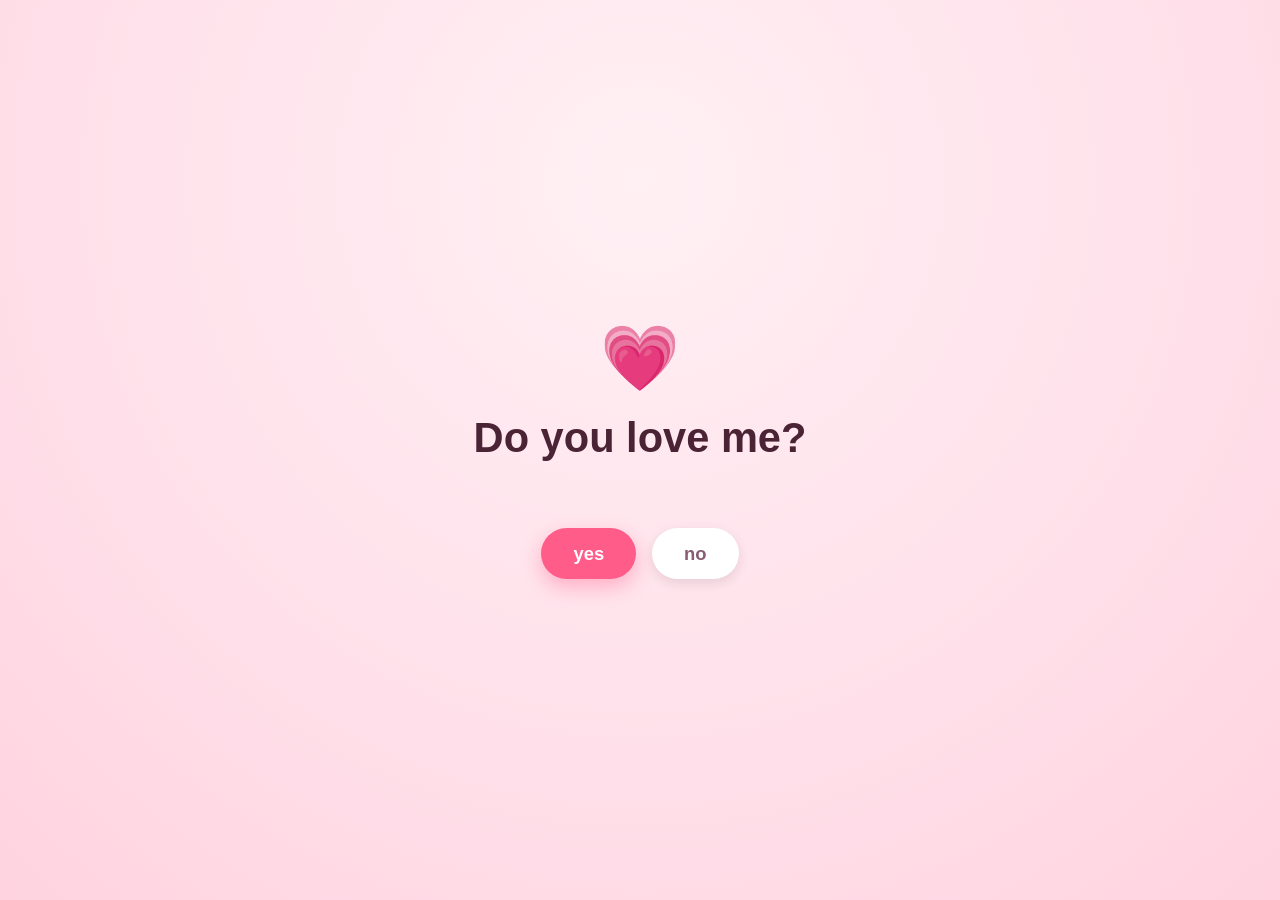
==== index.html @ d6fa45be "Add playful proposal page for Miu with runaway no-button Self-contained index.html: love-me trust qu" ====
<!DOCTYPE html>
<html lang="en">
<head>
<meta charset="UTF-8">
<meta name="viewport" content="width=device-width, initial-scale=1">
<title>A Question For Miu</title>
<style>
  :root {
    --pink-50: #fff0f4;
    --pink-100: #ffe0ea;
    --pink-300: #ff9ebb;
    --pink-500: #ff5c8a;
    --pink-600: #e8437a;
    --ink: #4a2334;
    --ink-soft: #8a5c74;
    --white: #ffffff;
  }

  * {
    box-sizing: border-box;
    -webkit-tap-highlight-color: transparent;
  }

  html, body {
    height: 100%;
    margin: 0;
    overflow: hidden;
  }

  body {
    font-family: -apple-system, BlinkMacSystemFont, "Segoe UI", Roboto, Helvetica, Arial, sans-serif;
    background: radial-gradient(circle at 50% 20%, var(--pink-50), var(--pink-100) 60%, #ffd3e0 100%);
    color: var(--ink);
    display: flex;
    align-items: center;
    justify-content: center;
    position: relative;
    touch-action: manipulation;
  }

  .stage {
    position: fixed;
    inset: 0;
  }

  .screen {
    position: absolute;
    inset: 0;
    display: flex;
    flex-direction: column;
    align-items: center;
    justify-content: center;
    text-align: center;
    padding: 1.5rem;
    opacity: 0;
    visibility: hidden;
    transform: translateY(16px) scale(0.98);
    transition: opacity 0.45s ease, transform 0.45s ease, visibility 0.45s;
  }

  .screen.active {
    opacity: 1;
    visibility: visible;
    transform: translateY(0) scale(1);
  }

  .question {
    font-size: clamp(1.6rem, 6vw, 2.6rem);
    font-weight: 700;
    margin: 0 0 0.5rem;
    line-height: 1.25;
  }

  .subtext {
    color: var(--ink-soft);
    font-size: clamp(0.95rem, 3.5vw, 1.1rem);
    margin: 0 0 2rem;
    min-height: 1.4em;
  }

  .buttons {
    display: flex;
    gap: 1rem;
    align-items: center;
    justify-content: center;
    flex-wrap: wrap;
  }

  button {
    font-family: inherit;
    font-size: clamp(1rem, 4vw, 1.15rem);
    font-weight: 600;
    padding: 0.9rem 2rem;
    min-height: 44px;
    min-width: 44px;
    border-radius: 999px;
    border: none;
    cursor: pointer;
    touch-action: manipulation;
    transition: transform 0.15s ease, box-shadow 0.15s ease;
  }

  button:active {
    transform: scale(0.96);
  }

  .btn-yes {
    background: var(--pink-500);
    color: var(--white);
    box-shadow: 0 8px 20px rgba(255, 92, 138, 0.4);
  }

  .btn-yes:hover {
    background: var(--pink-600);
  }

  .btn-no {
    background: var(--white);
    color: var(--ink-soft);
    box-shadow: 0 4px 12px rgba(74, 35, 52, 0.12);
  }

  #screen2 .btn-no {
    position: absolute;
    left: 0;
    top: 0;
    z-index: 5;
    transition: left 0.15s ease, top 0.15s ease, transform 0.15s ease, box-shadow 0.15s ease;
  }

  .heart-icon {
    font-size: clamp(2.5rem, 12vw, 4rem);
    margin-bottom: 1rem;
    animation: pulse 1.6s ease-in-out infinite;
  }

  @keyframes pulse {
    0%, 100% { transform: scale(1); }
    50% { transform: scale(1.12); }
  }

  #screen3 .question {
    background: linear-gradient(90deg, var(--pink-600), var(--pink-500));
    -webkit-background-clip: text;
    background-clip: text;
    color: transparent;
  }

  .final-text {
    font-size: clamp(1.05rem, 4vw, 1.35rem);
    max-width: 32rem;
    line-height: 1.6;
    color: var(--ink);
  }

  .floating-hearts {
    position: fixed;
    inset: 0;
    pointer-events: none;
    overflow: hidden;
    z-index: 1;
  }

  .floating-heart {
    position: absolute;
    bottom: -10%;
    font-size: 1.5rem;
    animation: float-up linear forwards;
    opacity: 0.9;
  }

  @keyframes float-up {
    0% {
      transform: translateY(0) translateX(0) rotate(0deg);
      opacity: 0.9;
    }
    100% {
      transform: translateY(-110vh) translateX(var(--drift, 0px)) rotate(360deg);
      opacity: 0;
    }
  }

  @media (max-width: 400px) {
    .buttons {
      gap: 0.75rem;
    }
    button {
      padding: 0.8rem 1.6rem;
    }
  }
</style>
</head>
<body>

<div class="stage">

  <section class="screen active" id="screen1">
    <div class="heart-icon">💗</div>
    <h1 class="question">Do you love me?</h1>
    <p class="subtext" id="noResponse">&nbsp;</p>
    <div class="buttons">
      <button class="btn-yes" id="yes1">yes</button>
      <button class="btn-no" id="no1">no</button>
    </div>
  </section>

  <section class="screen" id="screen2">
    <div class="heart-icon">🥺</div>
    <h1 class="question">Do you want to be my girlfriend, Miu?</h1>
    <p class="subtext">Choose wisely...</p>
    <div class="buttons">
      <button class="btn-yes" id="yes2">yes</button>
    </div>
    <button class="btn-no" id="no2">no</button>
  </section>

  <section class="screen" id="screen3">
    <div class="floating-hearts" id="floatingHearts"></div>
    <h1 class="question">Yes! 🎉</h1>
    <p class="final-text">
      I knew it, Miu 💕 — you just made me the happiest person alive.
      I love you, and I can't wait to call you my girlfriend.
    </p>
  </section>

</div>

<script>
(function () {
  "use strict";

  var noResponses = [
    "Wrong answer, try again.",
    "I think you clicked the wrong button.",
    "Are you sure you didn't mix up yes and no?",
    "That's not how this works 😄",
    "Try again, cutie.",
    "Hmm, my finger slipped there too. Try that again.",
    "Error 404: correct answer not found. Try again."
  ];

  var screen1 = document.getElementById("screen1");
  var screen2 = document.getElementById("screen2");
  var screen3 = document.getElementById("screen3");
  var noResponseEl = document.getElementById("noResponse");

  function showScreen(el) {
    [screen1, screen2, screen3].forEach(function (s) {
      s.classList.remove("active");
    });
    el.classList.add("active");
  }

  // Screen 1 logic
  document.getElementById("yes1").addEventListener("click", function () {
    showScreen(screen2);
    positionNoButton();
  });

  document.getElementById("no1").addEventListener("click", function () {
    var msg = noResponses[Math.floor(Math.random() * noResponses.length)];
    noResponseEl.textContent = msg;
  });

  // Screen 2 logic - runaway "no" button
  var noBtn2 = document.getElementById("no2");
  var yesBtn2 = document.getElementById("yes2");

  function getViewportSize() {
    var vv = window.visualViewport;
    return {
      width: vv ? vv.width : window.innerWidth,
      height: vv ? vv.height : window.innerHeight
    };
  }

  function positionNoButton() {
    var vp = getViewportSize();
    var btnWidth = noBtn2.offsetWidth || 100;
    var btnHeight = noBtn2.offsetHeight || 44;
    var margin = 12;

    var maxX = Math.max(margin, vp.width - btnWidth - margin);
    var maxY = Math.max(margin, vp.height - btnHeight - margin);

    var x = margin + Math.random() * (maxX - margin);
    var y = margin + Math.random() * (maxY - margin);

    noBtn2.style.left = x + "px";
    noBtn2.style.top = y + "px";
  }

  function dodge() {
    positionNoButton();
  }

  noBtn2.addEventListener("mouseover", dodge);
  noBtn2.addEventListener("touchstart", function (e) {
    e.preventDefault();
    dodge();
  }, { passive: false });

  // Also dodge if pointer gets close, for fast mouse movements
  document.addEventListener("mousemove", function (e) {
    if (!screen2.classList.contains("active")) return;
    var rect = noBtn2.getBoundingClientRect();
    var cx = rect.left + rect.width / 2;
    var cy = rect.top + rect.height / 2;
    var dist = Math.hypot(e.clientX - cx, e.clientY - cy);
    if (dist < 70) {
      dodge();
    }
  });

  window.addEventListener("resize", function () {
    if (screen2.classList.contains("active")) {
      positionNoButton();
    }
  });

  yesBtn2.addEventListener("click", function () {
    showScreen(screen3);
    launchHearts();
  });

  // Screen 3 - floating hearts
  function launchHearts() {
    var container = document.getElementById("floatingHearts");
    container.innerHTML = "";
    var symbols = ["💗", "💕", "💖", "❤️", "💘"];
    var count = 24;

    for (var i = 0; i < count; i++) {
      (function (i) {
        setTimeout(function () {
          var heart = document.createElement("div");
          heart.className = "floating-heart";
          heart.textContent = symbols[Math.floor(Math.random() * symbols.length)];
          heart.style.left = Math.random() * 100 + "%";
          heart.style.setProperty("--drift", (Math.random() * 80 - 40) + "px");
          heart.style.fontSize = (1 + Math.random() * 1.5) + "rem";
          var duration = 3 + Math.random() * 3;
          heart.style.animationDuration = duration + "s";
          container.appendChild(heart);
          setTimeout(function () {
            heart.remove();
          }, duration * 1000 + 100);
        }, i * 150);
      })(i);
    }

    // keep spawning a gentle stream of hearts afterwards
    clearInterval(window.__heartInterval);
    window.__heartInterval = setInterval(function () {
      var heart = document.createElement("div");
      heart.className = "floating-heart";
      heart.textContent = symbols[Math.floor(Math.random() * symbols.length)];
      heart.style.left = Math.random() * 100 + "%";
      heart.style.setProperty("--drift", (Math.random() * 80 - 40) + "px");
      heart.style.fontSize = (1 + Math.random() * 1.5) + "rem";
      var duration = 3 + Math.random() * 3;
      heart.style.animationDuration = duration + "s";
      container.appendChild(heart);
      setTimeout(function () {
        heart.remove();
      }, duration * 1000 + 100);
    }, 600);
  }
})();
</script>

</body>
</html>
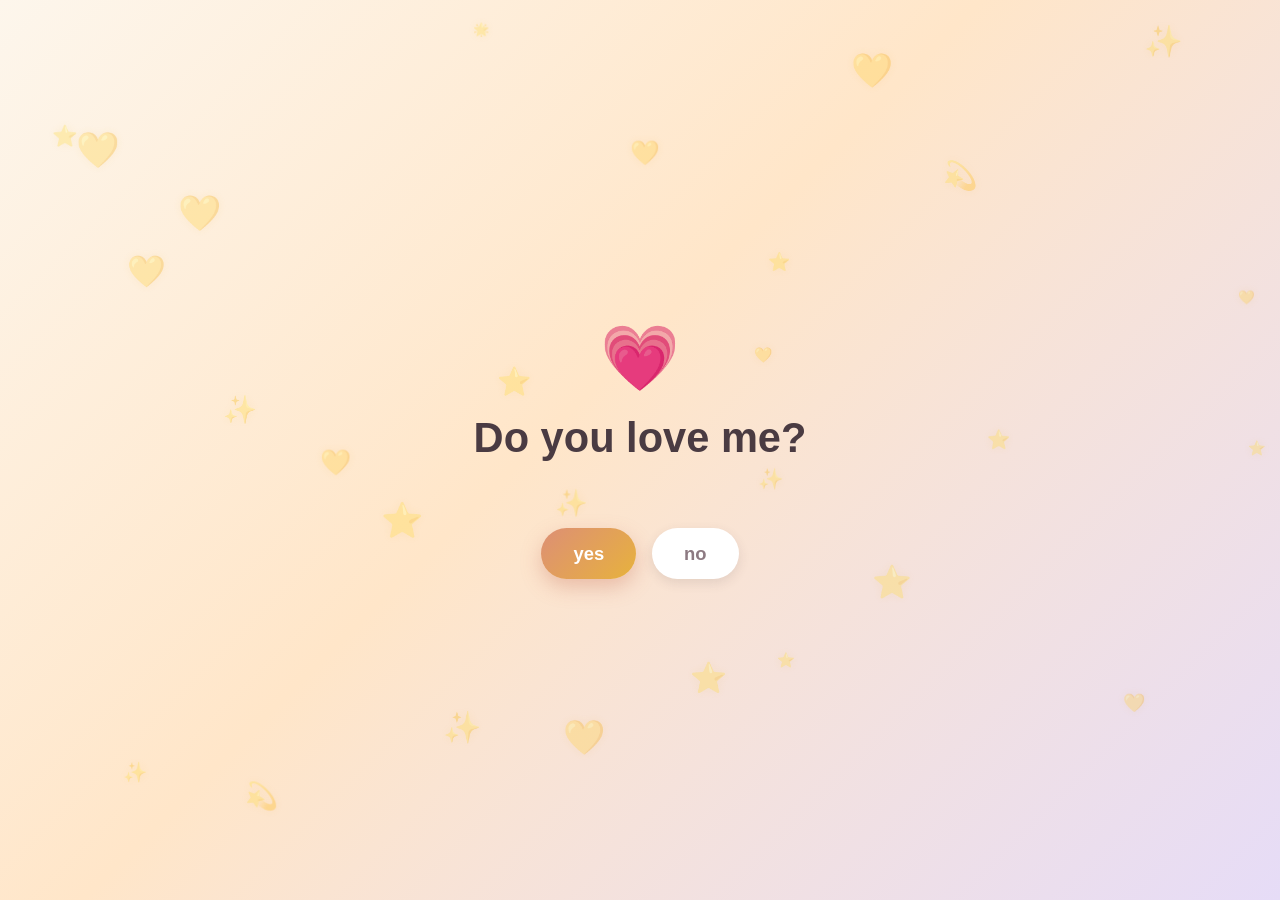
==== commit dae7d961: "Redesign proposal page with warmer palette and playful screen-2 mechanics - Softer cream/peach/laven" ====
--- a/index.html
+++ b/index.html
@@ -6,13 +6,15 @@
 <title>A Question For Miu</title>
 <style>
   :root {
-    --pink-50: #fff0f4;
-    --pink-100: #ffe0ea;
-    --pink-300: #ff9ebb;
-    --pink-500: #ff5c8a;
-    --pink-600: #e8437a;
-    --ink: #4a2334;
-    --ink-soft: #8a5c74;
+    --cream: #fdf6ec;
+    --peach: #ffe6c9;
+    --lavender: #e6dcf7;
+    --lavender-deep: #cbb7ec;
+    --gold: #e7b23d;
+    --rose: #dd8f75;
+    --rose-deep: #c8715a;
+    --ink: #4a3b42;
+    --ink-soft: #8d7a82;
     --white: #ffffff;
   }
 
@@ -29,7 +31,7 @@
 
   body {
     font-family: -apple-system, BlinkMacSystemFont, "Segoe UI", Roboto, Helvetica, Arial, sans-serif;
-    background: radial-gradient(circle at 50% 20%, var(--pink-50), var(--pink-100) 60%, #ffd3e0 100%);
+    background: linear-gradient(135deg, var(--cream) 0%, var(--peach) 45%, var(--lavender) 100%);
     color: var(--ink);
     display: flex;
     align-items: center;
@@ -38,9 +40,30 @@
     touch-action: manipulation;
   }
 
+  #bgDecor {
+    position: fixed;
+    inset: 0;
+    overflow: hidden;
+    pointer-events: none;
+    z-index: 0;
+  }
+
+  .decor-item {
+    position: absolute;
+    opacity: 0.3;
+    animation: twinkle ease-in-out infinite;
+    filter: drop-shadow(0 0 4px rgba(231, 178, 61, 0.3));
+  }
+
+  @keyframes twinkle {
+    0%, 100% { opacity: 0.12; transform: scale(0.85); }
+    50% { opacity: 0.7; transform: scale(1.1); }
+  }
+
   .stage {
     position: fixed;
     inset: 0;
+    z-index: 1;
   }
 
   .screen {
@@ -76,6 +99,7 @@
     font-size: clamp(0.95rem, 3.5vw, 1.1rem);
     margin: 0 0 2rem;
     min-height: 1.4em;
+    max-width: 26rem;
   }
 
   .buttons {
@@ -105,25 +129,23 @@
   }
 
   .btn-yes {
-    background: var(--pink-500);
+    background: linear-gradient(135deg, var(--rose), var(--gold));
     color: var(--white);
-    box-shadow: 0 8px 20px rgba(255, 92, 138, 0.4);
+    box-shadow: 0 8px 20px rgba(200, 113, 90, 0.35);
   }
 
   .btn-yes:hover {
-    background: var(--pink-600);
+    background: linear-gradient(135deg, var(--rose-deep), var(--gold));
   }
 
   .btn-no {
     background: var(--white);
     color: var(--ink-soft);
-    box-shadow: 0 4px 12px rgba(74, 35, 52, 0.12);
-  }
-
-  #screen2 .btn-no {
-    position: absolute;
-    left: 0;
-    top: 0;
+    box-shadow: 0 4px 12px rgba(74, 59, 66, 0.12);
+  }
+
+  .btn-no.roaming {
+    position: fixed;
     z-index: 5;
     transition: left 0.15s ease, top 0.15s ease, transform 0.15s ease, box-shadow 0.15s ease;
   }
@@ -140,7 +162,7 @@
   }
 
   #screen3 .question {
-    background: linear-gradient(90deg, var(--pink-600), var(--pink-500));
+    background: linear-gradient(90deg, var(--rose-deep), var(--gold));
     -webkit-background-clip: text;
     background-clip: text;
     color: transparent;
@@ -191,6 +213,8 @@
 </style>
 </head>
 <body>
+
+<div id="bgDecor"></div>
 
 <div class="stage">
 
@@ -210,8 +234,8 @@
     <p class="subtext">Choose wisely...</p>
     <div class="buttons">
       <button class="btn-yes" id="yes2">yes</button>
+      <button class="btn-no" id="no2">no</button>
     </div>
-    <button class="btn-no" id="no2">no</button>
   </section>
 
   <section class="screen" id="screen3">
@@ -236,7 +260,17 @@
     "That's not how this works 😄",
     "Try again, cutie.",
     "Hmm, my finger slipped there too. Try that again.",
-    "Error 404: correct answer not found. Try again."
+    "Error 404: correct answer not found. Try again.",
+    "Nice try, but that's not an option.",
+    "The universe said no to that answer.",
+    "Let's pretend that didn't happen 😅",
+    "I'll ask again, maybe it fixes itself.",
+    "That button is just for decoration.",
+    "Access denied. Please select yes.",
+    "Even my cat disagrees with that click.",
+    "Plot twist: yes was the answer all along.",
+    "You get one more try. Choose wisely.",
+    "My heart says you meant to click yes."
   ];
 
   var screen1 = document.getElementById("screen1");
@@ -251,10 +285,28 @@
     el.classList.add("active");
   }
 
+  // Background sparkles/stars decoration
+  function createBackgroundDecor() {
+    var container = document.getElementById("bgDecor");
+    var symbols = ["✨", "⭐", "💫", "🌟", "✨", "⭐", "💛"];
+    var count = 28;
+    for (var i = 0; i < count; i++) {
+      var el = document.createElement("span");
+      el.className = "decor-item";
+      el.textContent = symbols[Math.floor(Math.random() * symbols.length)];
+      el.style.left = Math.random() * 100 + "%";
+      el.style.top = Math.random() * 100 + "%";
+      el.style.fontSize = (0.8 + Math.random() * 1.4) + "rem";
+      el.style.animationDuration = (2.5 + Math.random() * 3) + "s";
+      el.style.animationDelay = (Math.random() * 4) + "s";
+      container.appendChild(el);
+    }
+  }
+  createBackgroundDecor();
+
   // Screen 1 logic
   document.getElementById("yes1").addEventListener("click", function () {
     showScreen(screen2);
-    positionNoButton();
   });
 
   document.getElementById("no1").addEventListener("click", function () {
@@ -262,9 +314,10 @@
     noResponseEl.textContent = msg;
   });
 
-  // Screen 2 logic - runaway "no" button
+  // Screen 2 logic - runaway "no" button + growing "yes" button
   var noBtn2 = document.getElementById("no2");
   var yesBtn2 = document.getElementById("yes2");
+  var yesGrowth = 0;
 
   function getViewportSize() {
     var vv = window.visualViewport;
@@ -290,8 +343,25 @@
     noBtn2.style.top = y + "px";
   }
 
+  function activateRoaming() {
+    if (noBtn2.classList.contains("roaming")) return;
+    var rect = noBtn2.getBoundingClientRect();
+    noBtn2.style.left = rect.left + "px";
+    noBtn2.style.top = rect.top + "px";
+    noBtn2.classList.add("roaming");
+    void noBtn2.offsetWidth; // force layout so the next move transitions smoothly
+  }
+
+  function growYes() {
+    yesGrowth = Math.min(yesGrowth + 1, 8);
+    var scale = 1 + yesGrowth * 0.13;
+    yesBtn2.style.transform = "scale(" + scale.toFixed(2) + ")";
+  }
+
   function dodge() {
+    activateRoaming();
     positionNoButton();
+    growYes();
   }
 
   noBtn2.addEventListener("mouseover", dodge);
@@ -300,7 +370,7 @@
     dodge();
   }, { passive: false });
 
-  // Also dodge if pointer gets close, for fast mouse movements
+  // Also dodge if the pointer gets close, for fast mouse movements
   document.addEventListener("mousemove", function (e) {
     if (!screen2.classList.contains("active")) return;
     var rect = noBtn2.getBoundingClientRect();
@@ -313,7 +383,7 @@
   });
 
   window.addEventListener("resize", function () {
-    if (screen2.classList.contains("active")) {
+    if (screen2.classList.contains("active") && noBtn2.classList.contains("roaming")) {
       positionNoButton();
     }
   });
@@ -323,35 +393,14 @@
     launchHearts();
   });
 
-  // Screen 3 - floating hearts
+  // Screen 3 - floating hearts & sparkles
   function launchHearts() {
     var container = document.getElementById("floatingHearts");
     container.innerHTML = "";
-    var symbols = ["💗", "💕", "💖", "❤️", "💘"];
+    var symbols = ["💗", "💕", "✨", "⭐", "💖", "❤️", "🌟"];
     var count = 24;
 
-    for (var i = 0; i < count; i++) {
-      (function (i) {
-        setTimeout(function () {
-          var heart = document.createElement("div");
-          heart.className = "floating-heart";
-          heart.textContent = symbols[Math.floor(Math.random() * symbols.length)];
-          heart.style.left = Math.random() * 100 + "%";
-          heart.style.setProperty("--drift", (Math.random() * 80 - 40) + "px");
-          heart.style.fontSize = (1 + Math.random() * 1.5) + "rem";
-          var duration = 3 + Math.random() * 3;
-          heart.style.animationDuration = duration + "s";
-          container.appendChild(heart);
-          setTimeout(function () {
-            heart.remove();
-          }, duration * 1000 + 100);
-        }, i * 150);
-      })(i);
-    }
-
-    // keep spawning a gentle stream of hearts afterwards
-    clearInterval(window.__heartInterval);
-    window.__heartInterval = setInterval(function () {
+    function spawnHeart() {
       var heart = document.createElement("div");
       heart.className = "floating-heart";
       heart.textContent = symbols[Math.floor(Math.random() * symbols.length)];
@@ -364,7 +413,15 @@
       setTimeout(function () {
         heart.remove();
       }, duration * 1000 + 100);
-    }, 600);
+    }
+
+    for (var i = 0; i < count; i++) {
+      setTimeout(spawnHeart, i * 150);
+    }
+
+    // keep spawning a gentle stream afterwards
+    clearInterval(window.__heartInterval);
+    window.__heartInterval = setInterval(spawnHeart, 600);
   }
 })();
 </script>
